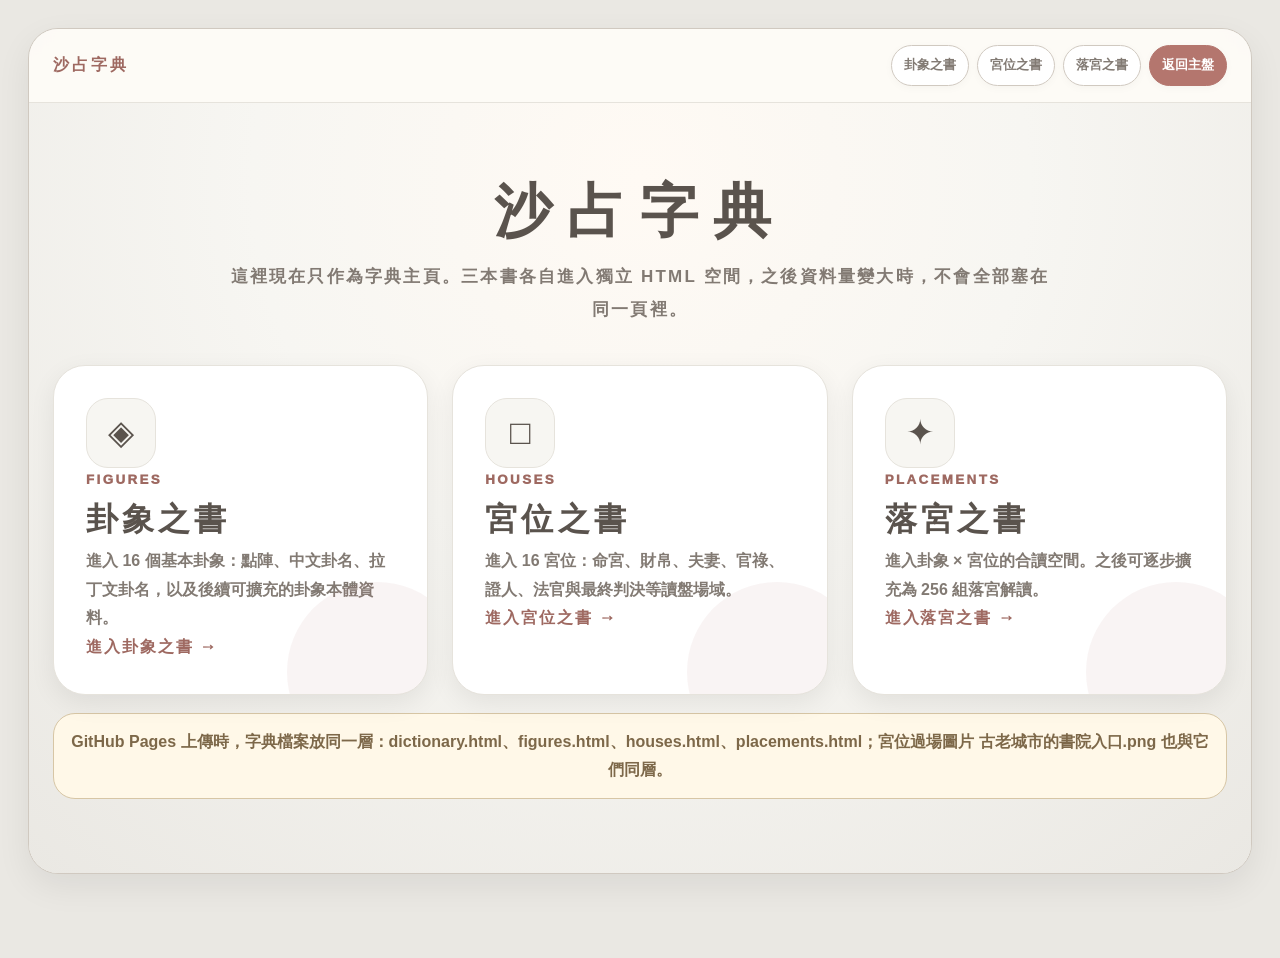
==== dictionary.html @ 27641da1 "Add files via upload" ====
<!doctype html>
<html lang="zh-Hant">
<head>
  <meta charset="utf-8" />
  <meta name="viewport" content="width=device-width, initial-scale=1" />
  <title>沙占字典｜沙占起來</title>
  <style>
:root{
      --bg:#EAE8E3; --panel:#F7F6F2; --paper:#FDFBF7; --white:#fff;
      --ink:#5A534D; --muted:#827A73; --soft:#99928A; --line:#D0C9C0; --line2:#E6E3DC;
      --rose:#B4766E; --rose2:#9E6961; --gold:#C5A87C; --blue:#7C8F99; --green:#8A9A86; --orange:#D97757;
      --fire:#D65245; --air:#B8874A; --water:#4F90C8; --earth:#8A9A86;
      --shadow:0 8px 26px #00000012; --shadow2:0 18px 50px #0000001a;
    }
    *{box-sizing:border-box}
    html{scroll-behavior:smooth}
    body{margin:0;background:var(--bg);color:var(--ink);font-family:-apple-system,BlinkMacSystemFont,"Noto Sans TC","Microsoft JhengHei",Segoe UI,sans-serif;line-height:1.75}
    button,input,select{font:inherit}
    a{color:inherit;text-decoration:none}
    .wrap{max-width:1420px;margin:0 auto;padding:28px 28px 84px}
    .app{background:var(--panel);border:1px solid var(--line);border-radius:30px;overflow:hidden;box-shadow:0 12px 34px #00000012}
    .topbar{position:sticky;top:0;z-index:30;display:flex;align-items:center;justify-content:space-between;gap:18px;padding:16px 24px;background:#fdfbf7ea;border-bottom:1px solid var(--line2);backdrop-filter:blur(10px)}
    .brand{font-weight:1000;letter-spacing:.18em;color:var(--rose2);white-space:nowrap}
    .nav{display:flex;gap:8px;align-items:center;flex-wrap:wrap;justify-content:flex-end}
    .pill,button.pill{border:1px solid var(--line);background:white;border-radius:999px;padding:8px 12px;font-weight:900;font-size:13px;color:var(--muted);cursor:pointer;box-shadow:0 2px 8px #00000008}
    .pill.primary{background:var(--rose);border-color:var(--rose);color:white}
    .view{display:none}
    .view.active{display:block;animation:fadeIn .18s ease-out both}
    @keyframes fadeIn{from{opacity:0;transform:translateY(4px)}to{opacity:1;transform:translateY(0)}}
    .homeHero{min-height:calc(100vh - 130px);display:grid;place-items:center;padding:54px 24px;background:radial-gradient(circle at 50% 10%,#fffaf4 0,#f7f6f2 42%,#eae8e3 100%)}
    .homeInner{width:100%;max-width:1220px;text-align:center}
    h1{margin:0;font-size:58px;letter-spacing:.26em;line-height:1.16;color:var(--ink)}
    .homeSub{margin:16px auto 38px;max-width:820px;color:var(--muted);font-size:17px;font-weight:850;letter-spacing:.13em;line-height:1.95}
    .gateGrid{display:grid;grid-template-columns:repeat(3,minmax(0,1fr));gap:24px;margin-top:28px}
    .gate{position:relative;display:flex;flex-direction:column;align-items:flex-start;gap:16px;min-height:330px;background:white;border:1px solid var(--line2);border-radius:32px;padding:32px;text-align:left;box-shadow:var(--shadow);cursor:pointer;transition:.2s;overflow:hidden}
    .gate:before{content:"";position:absolute;inset:auto -40px -68px auto;width:180px;height:180px;border-radius:50%;background:#b4766e14}
    .gate:hover{transform:translateY(-4px);box-shadow:var(--shadow2);border-color:var(--rose)}
    .gateIcon{width:70px;height:70px;border-radius:22px;background:var(--panel);display:grid;place-items:center;font-size:34px;border:1px solid var(--line2)}
    .gate h2{margin:0;font-size:32px;letter-spacing:.13em}
    .gate small{display:block;color:var(--rose2);font-weight:1000;letter-spacing:.18em;text-transform:uppercase}
    .gate p{margin:0;color:var(--muted);font-weight:760;line-height:1.8}
    .gateAction{margin-top:auto;color:var(--rose2);font-weight:1000;letter-spacing:.12em}
    main{padding:38px}
    .viewHead{display:flex;justify-content:space-between;align-items:flex-end;gap:18px;margin-bottom:18px;border-bottom:1px solid var(--line2);padding-bottom:15px}
    .viewHead h2{margin:0;font-size:38px;letter-spacing:.18em}
    .viewLead{margin:8px 0 0;color:var(--muted);font-weight:760}
    .toolbar{display:flex;gap:10px;flex-wrap:wrap;align-items:center;margin:18px 0}
    .searchBox{flex:1;min-width:240px;display:flex;align-items:center;background:white;border:1px solid var(--line);border-radius:18px;padding:4px 8px}
    .searchBox input{width:100%;border:0;background:transparent;outline:0;padding:11px 10px;font-weight:850;color:var(--ink)}
    .chip{border:1px solid var(--line);background:white;color:var(--muted);border-radius:999px;padding:7px 12px;font-size:13px;font-weight:900;cursor:pointer}
    .chip.active{background:var(--ink);border-color:var(--ink);color:white}
    .grid{display:grid;grid-template-columns:repeat(2,1fr);gap:16px}
    .figureIndexGrid{display:grid;grid-template-columns:repeat(4,minmax(0,1fr));gap:20px}
    .figureMiniCard{background:white;border:1px solid var(--line2);border-radius:30px;padding:22px 18px;box-shadow:var(--shadow);scroll-margin-top:96px;cursor:pointer;transition:.18s;min-height:292px;display:flex;flex-direction:column;align-items:center;text-align:center;justify-content:space-between}
    .figureMiniCard:hover{transform:translateY(-3px);border-color:var(--rose);box-shadow:var(--shadow2)}
    .figureMiniCard .figBox{width:96px;min-height:126px;margin:0 auto 14px}
    .figureMiniCard h3{margin:0;font-size:27px;letter-spacing:.12em;line-height:1.25}
    .figureMiniCard .latin{font-size:13px;margin-top:4px;line-height:1.35}
    .figureMiniCard .metaLine{justify-content:center;margin-top:10px}
    .figureMiniCard .codeTag{margin-top:12px;color:var(--soft);font-size:13px;font-weight:1000;letter-spacing:.16em}
    .figureCard,.houseCard,.resultCard{background:white;border:1px solid var(--line2);border-radius:28px;padding:18px;box-shadow:var(--shadow);scroll-margin-top:86px}
    .cardTop{display:grid;grid-template-columns:88px 1fr;gap:16px;align-items:center}
    .figBox{background:var(--paper);border:1px solid var(--line2);border-radius:22px;padding:14px;display:grid;place-items:center;min-height:126px}
    .dots{display:flex;flex-direction:column;gap:8px;align-items:center}
    .line{height:14px;display:flex;align-items:center;justify-content:center;gap:14px}
    .dot{width:11px;height:11px;transform:rotate(45deg);border-radius:2px;background:currentColor}
    .fire{color:var(--fire)} .air{color:var(--air)} .water{color:var(--water)} .earth{color:var(--earth)}
    .metaLine{display:flex;gap:7px;flex-wrap:wrap;margin-top:8px}
    .badge{display:inline-flex;border:1px solid var(--line2);background:var(--panel);border-radius:999px;padding:5px 10px;font-size:13px;font-weight:900;color:var(--muted)}
    .badge.water{background:#eef7ff;color:var(--water)} .badge.fire{background:#fff0ed;color:var(--fire)} .badge.air{background:#f4fdff;color:var(--air)} .badge.earth{background:#fff6e8;color:var(--earth)}
    .figureCard h3,.houseCard h3{margin:0;font-size:26px;letter-spacing:.08em;line-height:1.25}
    .latin{color:var(--green);font-weight:1000;letter-spacing:.08em;text-transform:uppercase;font-size:13px}
    .one{margin:14px 0 0;background:var(--paper);border:1px solid var(--line2);border-radius:18px;padding:12px 14px;font-weight:850;color:var(--rose2)}
    details{margin-top:12px;background:var(--panel);border:1px solid var(--line2);border-radius:18px;padding:0 13px}
    summary{cursor:pointer;font-weight:1000;padding:11px 0;color:var(--ink)}
    details .body{padding:0 0 13px;color:var(--muted);font-weight:720}
    .keywordGroup{display:flex;gap:8px;flex-wrap:wrap;margin:9px 0}
    .keywordGroup b{font-size:13px;color:var(--soft);letter-spacing:.08em}
    .houseGrid{display:grid;grid-template-columns:repeat(2,minmax(0,1fr));gap:18px}
    .houseCard .num{width:44px;height:44px;border-radius:15px;display:grid;place-items:center;background:var(--rose);color:white;font-weight:1000;float:left;margin-right:12px}
    .comboPanel{display:grid;grid-template-columns:400px 1fr;gap:24px;align-items:start}
    .comboControls{background:white;border:1px solid var(--line2);border-radius:28px;padding:18px;box-shadow:var(--shadow);position:sticky;top:78px}
    label{display:block;font-size:13px;color:var(--soft);font-weight:1000;letter-spacing:.12em;margin:12px 0 6px}
    select{width:100%;border:1px solid var(--line);background:var(--panel);border-radius:16px;padding:12px 13px;color:var(--ink);font-weight:850}
    .comboFormula{margin-top:14px;padding:12px;border-radius:18px;background:var(--paper);border:1px solid var(--line2);font-weight:900;color:var(--rose2)}
    .empty{padding:24px;background:white;border:1px solid var(--line2);border-radius:24px;color:var(--muted);font-weight:800;text-align:center}
    .hidden{display:none!important}


    /* Entrance transition: Book of Figures — A version / desktop-first */
    .transitionOverlay{position:fixed;inset:0;z-index:90;display:none;align-items:center;justify-content:center;padding:40px;background:radial-gradient(circle at 50% 18%,#fff7e9cc 0,#5a534d99 48%,#3f3731c8 100%);backdrop-filter:blur(10px);opacity:0;pointer-events:none;overflow:hidden}
    .transitionOverlay.open{display:flex;pointer-events:auto;animation:overlayIn .22s ease-out both}
    .transitionOverlay.closing{animation:overlayOut .32s ease-in both}
    .transitionOverlay:before{content:"";position:absolute;inset:-20%;background:radial-gradient(circle at 28% 30%,#f7e8af66 0 1px,transparent 2px),radial-gradient(circle at 70% 60%,#ffffff55 0 1px,transparent 2px);background-size:34px 34px,46px 46px;opacity:.42;animation:sandDrift 1.35s linear both}
    .transitionStage{position:relative;width:min(1040px,calc(100vw - 80px));height:min(620px,calc(100vh - 90px));display:grid;place-items:center;perspective:1600px;isolation:isolate}
    .transitionBook{position:relative;width:min(940px,100%);height:min(540px,100%);filter:drop-shadow(0 36px 58px #0000004a);transform-style:preserve-3d;animation:bookRise .28s cubic-bezier(.2,.85,.26,1) both}
    .bookAura{position:absolute;inset:10% 7%;border-radius:48px;background:radial-gradient(circle,#f7e8af52 0,#b4766e17 46%,transparent 72%);filter:blur(14px);animation:auraPulse 1.05s ease-out both}
    .bookShadow{position:absolute;left:10%;right:10%;bottom:-24px;height:38px;border-radius:50%;background:#00000038;filter:blur(15px);animation:shadowGrow 1.05s ease-out both}
    .bookPage{position:absolute;top:28px;bottom:28px;width:50%;background:linear-gradient(135deg,#fffdf7 0%,#f7f1e6 54%,#eee3d2 100%);border:1px solid #d7c9b8;box-shadow:inset 0 0 0 1px #ffffffa8,0 18px 40px #00000024;overflow:hidden;backface-visibility:hidden}
    .bookPage:before{content:"";position:absolute;inset:18px;border:1px solid #d0c9c070;border-radius:22px;pointer-events:none}
    .bookPage:after{content:"";position:absolute;top:0;bottom:0;width:54px;opacity:.55;pointer-events:none}
    .bookPage.left{left:0;border-radius:34px 12px 12px 34px;transform-origin:100% 50%;animation:leftPageOpen 1.05s cubic-bezier(.18,.72,.22,1) both}
    .bookPage.right{right:0;border-radius:12px 34px 34px 12px;transform-origin:0 50%;animation:rightPageOpen 1.05s cubic-bezier(.18,.72,.22,1) both}
    .bookPage.left:after{right:0;background:linear-gradient(to left,#9f8c7526,transparent)}
    .bookPage.right:after{left:0;background:linear-gradient(to right,#9f8c7526,transparent)}
    .bookSpine{position:absolute;top:25px;bottom:25px;left:50%;width:20px;transform:translateX(-50%);border-radius:999px;background:linear-gradient(90deg,#9f8c7536,#fff7eacc,#9f8c7536);box-shadow:0 0 16px #00000014;z-index:4;animation:spineGlow 1.05s ease-out both}
    .transitionBook:before{content:"";position:absolute;left:22%;right:22%;top:50%;height:190px;transform:translateY(-10%);z-index:5;border-radius:50%;background:radial-gradient(ellipse at center,#f7e8af70 0%,#ead8ab42 38%,#c5a87c18 58%,transparent 76%);filter:blur(10px);opacity:0;animation:pageGlyphGlow 1.18s ease-out .42s both;pointer-events:none}
    .bookEmission{position:absolute;left:50%;top:59%;z-index:9;width:330px;height:92px;transform:translate(-50%,-50%) rotateX(58deg);border-radius:50%;background:radial-gradient(ellipse at center,#fff7d8d8 0%,#f3e5b5a0 22%,#c5a87c48 48%,transparent 76%);filter:blur(4px);opacity:0;mix-blend-mode:screen;animation:emissionOpen 1.18s ease-out .46s both;pointer-events:none}
    .bookEmission:before{content:"";position:absolute;left:50%;top:50%;width:68%;height:2px;transform:translate(-50%,-50%);border-radius:999px;background:linear-gradient(90deg,transparent,#fff8d8,#c5a87c,transparent);box-shadow:0 0 18px #f3e5b5cc,0 0 38px #c5a87c80;opacity:.92}
    .bookTitleBlock{position:absolute;left:50%;top:39%;width:min(560px,64%);transform:translate(-50%,-50%);text-align:center;z-index:7;animation:titleReveal .62s ease-out .42s both}
    .transitionTitle{font-size:56px;font-weight:1000;letter-spacing:.34em;color:var(--ink);line-height:1.2;text-shadow:0 2px 0 #fff8}
    .transitionSub{margin-top:10px;font-size:13px;color:var(--rose2);font-weight:1000;letter-spacing:.34em;text-transform:uppercase}
    .bookRule{width:210px;height:1px;margin:22px auto 0;background:linear-gradient(90deg,transparent,var(--gold),transparent)}
    .bookSeal{width:64px;height:64px;margin:18px auto 0;border-radius:50%;display:grid;place-items:center;background:#fff9eb;border:1px solid #d8c47d;box-shadow:0 0 0 8px #f7e8af35,0 0 28px #f7e8af85;color:var(--rose2);font-weight:1000;letter-spacing:.08em;animation:sealPop .48s cubic-bezier(.2,1.25,.24,1) .66s both}
    .transitionGlyphs{position:absolute;left:50%;top:58%;z-index:10;width:1px;height:1px;transform-style:preserve-3d;perspective:1600px;pointer-events:none;animation:glyphSourcePulse .42s ease-out .52s both}
    .transitionGlyphs:before{content:"";position:absolute;left:50%;top:50%;width:190px;height:120px;transform:translate(-50%,-50%);border-radius:50%;background:radial-gradient(ellipse at center,#f7e8af95 0%,#e7d2a15e 36%,#c5a87c22 62%,transparent 78%);filter:blur(12px);opacity:0;animation:glyphPortalGlow 1.05s ease-out .48s both}
    .transitionGlyph{position:absolute;left:0;top:0;width:74px;height:74px;margin:-37px 0 0 -37px;background:transparent;border:0;border-radius:0;padding:0;display:grid;place-items:center;color:#C5A87C;opacity:0;transform-origin:center;filter:drop-shadow(0 1px 0 #fff8) drop-shadow(0 0 12px #f3e5b5a0);animation:glyphFlyOut 1.34s cubic-bezier(.12,.78,.16,1) both;animation-delay:calc(.62s + var(--i) * 34ms)}
    .transitionGlyph:after{content:"";position:absolute;left:50%;top:50%;width:58px;height:1.5px;border-radius:999px;background:linear-gradient(90deg,#f3e5b5b0,transparent);transform:translate(-50%,-50%) rotate(var(--trail)) scaleX(0);transform-origin:0 50%;opacity:0;animation:glyphTrail 1.08s ease-out both;animation-delay:calc(.72s + var(--i) * 34ms);pointer-events:none}
    .transitionGlyph .fire,.transitionGlyph .air,.transitionGlyph .water,.transitionGlyph .earth{color:#C5A87C!important}
    .transitionGlyph .dots{gap:4px;opacity:.96}.transitionGlyph .line{height:7px;gap:7px}.transitionGlyph .dot{width:6px;height:6px;border-radius:1.4px;background:currentColor;box-shadow:0 0 0 1px #fff6,0 0 12px #f3e5b577}
    .figureMiniCard.entering{opacity:0;animation:cardRise .46s cubic-bezier(.2,.85,.28,1) both;animation-delay:calc(var(--i) * 34ms)}
    @keyframes overlayIn{from{opacity:0}to{opacity:1}}
    @keyframes overlayOut{from{opacity:1}to{opacity:0}}
    @keyframes sandDrift{from{transform:translate3d(0,18px,0);opacity:0}22%{opacity:.42}to{transform:translate3d(0,-16px,0);opacity:.22}}
    @keyframes bookRise{from{opacity:0;transform:translateY(26px) scale(.94) rotateX(9deg)}to{opacity:1;transform:translateY(0) scale(1) rotateX(0)}}
    @keyframes leftPageOpen{0%{transform:rotateY(-78deg);filter:brightness(.72)}58%{transform:rotateY(6deg);filter:brightness(1.03)}100%{transform:rotateY(0);filter:brightness(1)}}
    @keyframes rightPageOpen{0%{transform:rotateY(78deg);filter:brightness(.72)}58%{transform:rotateY(-6deg);filter:brightness(1.03)}100%{transform:rotateY(0);filter:brightness(1)}}
    @keyframes titleReveal{from{opacity:0;transform:translate(-50%,-46%) scale(.95);filter:blur(4px)}to{opacity:1;transform:translate(-50%,-50%) scale(1);filter:blur(0)}}
    @keyframes sealPop{from{opacity:0;transform:scale(.55) rotate(-12deg)}to{opacity:1;transform:scale(1) rotate(0)}}
    @keyframes glyphSourcePulse{from{opacity:0;transform:translateY(18px) scale(.82)}to{opacity:1;transform:translateY(0) scale(1)}}
    @keyframes glyphPortalGlow{0%{opacity:0;transform:translate(-50%,-38%) scale(.42)}42%{opacity:1;transform:translate(-50%,-50%) scale(1.08)}100%{opacity:.52;transform:translate(-50%,-52%) scale(1)}}
    @keyframes glyphFlyOut{0%{opacity:0;transform:translate3d(0,42px,-220px) scale(.18) rotateZ(0deg) rotateX(34deg);filter:blur(12px) drop-shadow(0 0 0 #f3e5b500)}18%{opacity:.92;transform:translate3d(0,4px,-20px) scale(.62) rotateZ(0deg) rotateX(8deg);filter:blur(2px) drop-shadow(0 0 24px #f3e5b5c0)}54%{opacity:1;transform:translate3d(calc(var(--tx) * .74),calc(var(--ty) * .72),var(--tz)) scale(1.02) rotateZ(calc(var(--rz) * .7)) rotateX(0deg);filter:blur(.1px) drop-shadow(0 0 22px #f3e5b5b0)}78%{opacity:.88;transform:translate3d(var(--tx),var(--ty),calc(var(--tz) + 80px)) scale(1.11) rotateZ(var(--rz));filter:blur(.45px) drop-shadow(0 0 18px #f3e5b590)}100%{opacity:0;transform:translate3d(calc(var(--tx) * 1.2),calc(var(--ty) * 1.16),280px) scale(1.25) rotateZ(var(--rz));filter:blur(5px) drop-shadow(0 0 10px #f3e5b560)}}
    @keyframes glyphTrail{0%,18%{opacity:0;transform:translate(-50%,-50%) rotate(var(--trail)) scaleX(0)}42%{opacity:.55;transform:translate(-50%,-50%) rotate(var(--trail)) scaleX(1)}88%,100%{opacity:0;transform:translate(-50%,-50%) rotate(var(--trail)) scaleX(.35)}}
    @keyframes glyphFlyOutSmall{0%{opacity:0;transform:translate3d(0,24px,-80px) scale(.22) rotateZ(0deg);filter:blur(9px)}24%{opacity:1;transform:translate3d(0,0,8px) scale(.66) rotateZ(0deg);filter:blur(1px)}72%{opacity:.95;transform:translate3d(calc(var(--tx) * .48),calc(var(--ty) * .48),92px) scale(.98) rotateZ(var(--rz));filter:blur(.15px)}100%{opacity:0;transform:translate3d(calc(var(--tx) * .58),calc(var(--ty) * .56),126px) scale(1.08) rotateZ(var(--rz));filter:blur(3px)}}
    @keyframes emissionOpen{0%{opacity:0;transform:translate(-50%,-50%) rotateX(70deg) scale(.28)}32%{opacity:1;transform:translate(-50%,-50%) rotateX(58deg) scale(1.08)}100%{opacity:.55;transform:translate(-50%,-50%) rotateX(58deg) scale(1)}}
    @keyframes pageGlyphGlow{0%{opacity:0;transform:translateY(8%) scale(.72)}38%{opacity:.95;transform:translateY(-2%) scale(1.08)}100%{opacity:.64;transform:translateY(-10%) scale(1)}}
    @keyframes cardRise{from{opacity:0;transform:translateY(14px) scale(.96)}to{opacity:1;transform:translateY(0) scale(1)}}
    @keyframes auraPulse{from{opacity:0;transform:scale(.78)}to{opacity:1;transform:scale(1)}}
    @keyframes shadowGrow{from{opacity:0;transform:scaleX(.42)}to{opacity:1;transform:scaleX(1)}}
    @keyframes spineGlow{from{opacity:0}to{opacity:1}}

    /* Desktop-first refinement: the default layout is the primary desktop experience.
       Tablet and phone rules below only reduce density so the page remains usable. */
    @media (prefers-reduced-motion: reduce){html{scroll-behavior:auto}.view.active,.transitionOverlay.open,.transitionOverlay.closing,.transitionStage,.transitionBook,.bookAura,.bookShadow,.bookPage,.bookSpine,.bookTitleBlock,.bookSeal,.transitionGlyphs,.transitionGlyph,.figureMiniCard.entering{animation:none!important;transition:none!important}.transitionOverlay{display:none!important}}

    @media(max-width:1120px){.transitionStage{width:calc(100vw - 44px);height:min(560px,calc(100vh - 78px))}.transitionTitle{font-size:44px}.transitionGlyphs{top:58%}.transitionGlyph{width:56px;height:56px;margin:-28px 0 0 -28px}.bookTitleBlock{width:min(460px,70%)}.transitionBook:before{left:18%;right:18%;height:160px}}
    @media(max-width:760px){.transitionOverlay{padding:18px}.transitionStage{width:calc(100vw - 28px);height:min(430px,calc(100vh - 60px))}.transitionBook{height:100%}.bookPage{top:18px;bottom:18px}.bookTitleBlock{top:38%}.transitionTitle{font-size:30px;letter-spacing:.22em}.transitionSub{font-size:11px;letter-spacing:.18em}.bookSeal{width:54px;height:54px;margin-top:16px}.transitionGlyphs{top:60%}.transitionGlyph{width:38px;height:38px;margin:-19px 0 0 -19px;animation-name:glyphFlyOutSmall;animation-duration:.86s;animation-delay:calc(.52s + var(--i) * 24ms)}.transitionGlyph .line{height:5px;gap:5px}.transitionGlyph .dot{width:4px;height:4px}.bookRule{width:150px;margin-top:16px}.transitionBook:before{left:14%;right:14%;height:130px}.bookEmission{width:210px;height:70px}.transitionGlyph:after{display:none}}

    @media(max-width:1120px){.wrap{max-width:1000px;padding:22px 18px 72px}.gateGrid{gap:16px}.gate{min-height:300px;padding:26px}.gate h2{font-size:28px}.figureIndexGrid{gap:14px}.figureMiniCard{min-height:260px;padding:18px 14px}.figureMiniCard .figBox{width:84px;min-height:112px}.figureMiniCard h3{font-size:24px}.grid,.houseGrid,.comboPanel{grid-template-columns:1fr}.comboControls{position:static}h1{font-size:46px}}
    @media(max-width:820px){.gateGrid{grid-template-columns:1fr}.homeHero{min-height:auto;padding:58px 22px}.gate{min-height:240px}.figureIndexGrid{grid-template-columns:repeat(2,minmax(0,1fr));gap:12px}.topbar{align-items:flex-start}.brand{letter-spacing:.08em}main{padding:22px}.viewHead{display:block}.viewHead h2{font-size:30px}.cardTop{grid-template-columns:72px 1fr}.figBox{min-height:96px;padding:8px}.line{height:12px;gap:11px}.dot{width:10px;height:10px}}
    @media(max-width:560px){.wrap{padding:0}.app{border-radius:0;border-left:0;border-right:0}.homeHero{padding:42px 16px}h1{font-size:32px;letter-spacing:.18em}.homeSub{font-size:14px;letter-spacing:.08em}.gate{padding:20px;border-radius:26px}.figureIndexGrid{grid-template-columns:repeat(2,minmax(0,1fr));gap:10px}.figureMiniCard{min-height:218px;padding:13px;border-radius:24px}.figureMiniCard .figBox{width:72px;min-height:96px;margin-bottom:10px}.figureMiniCard h3{font-size:21px}.figureMiniCard .latin{font-size:11px}.badge{font-size:11px;padding:4px 8px}}


    /* Figure book cards: match the book-opening transition palette */
    .figureMiniCard{
      position:relative;
      background:
        radial-gradient(circle at 50% 0%, #fff8e8 0%, transparent 42%),
        linear-gradient(145deg,#fffdf7 0%,#f8f0dc 48%,#eadcc0 100%);
      border-color:#d7c6a5;
      box-shadow:0 12px 32px #7b5b2d18, inset 0 1px 0 #ffffffb8;
      color:#5A534D;
      overflow:hidden;
    }
    .figureMiniCard:before{
      content:"";
      position:absolute;
      inset:12px;
      border:1px solid #c5a87c38;
      border-radius:24px;
      pointer-events:none;
    }
    .figureMiniCard:after{
      content:"";
      position:absolute;
      left:50%;top:-80px;
      width:180px;height:180px;
      transform:translateX(-50%);
      border-radius:50%;
      background:radial-gradient(circle,#f7e8af52 0%,#c5a87c1c 45%,transparent 72%);
      pointer-events:none;
      opacity:.7;
    }
    .figureMiniCard:hover{
      border-color:#c5a87c;
      box-shadow:0 20px 54px #7b5b2d24, inset 0 1px 0 #ffffffd0;
    }
    .figureMiniCard .figBox{
      position:relative;
      z-index:1;
      background:
        radial-gradient(circle at 50% 18%,#fff6da 0%,#f3e5bf 42%,#e5d1ab 100%);
      border-color:#c5a87c66;
      box-shadow:inset 0 0 22px #ffffffb0, 0 6px 18px #8c6a3920;
      color:#b8955f;
    }
    .figureMiniCard .figBox .fire,
    .figureMiniCard .figBox .air,
    .figureMiniCard .figBox .water,
    .figureMiniCard .figBox .earth{
      color:#b8955f;
    }
    .figureMiniCard .figBox .dot{
      background:currentColor;
      box-shadow:0 0 8px #f7e8af66, 0 1px 0 #fff8;
    }
    .figureMiniCard h3,
    .figureMiniCard .latin,
    .figureMiniCard .codeTag,
    .figureMiniCard .metaLine{
      position:relative;
      z-index:1;
    }
    .figureMiniCard h3{color:#6a5740;text-shadow:0 1px 0 #fff7}
    .figureMiniCard .latin{color:#8f744d}
    .figureMiniCard .codeTag{color:#a98f68}
    .figureMiniCard .badge,
    .figureMiniCard .badge.fire,
    .figureMiniCard .badge.air,
    .figureMiniCard .badge.water,
    .figureMiniCard .badge.earth{
      background:#fff8e8;
      border-color:#d8c6a5;
      color:#8f744d;
      box-shadow:inset 0 1px 0 #ffffffcc;
    }

    /* Minimal figure-book cards: glyph + name only */
    .figureMiniCard{
      min-height:270px;
      justify-content:center;
      gap:22px;
      padding:30px 24px;
    }
    .figureMiniCard .figBox{
      width:126px;
      min-height:158px;
      margin:0;
    }
    .figureMiniCard h3{
      font-size:34px;
      letter-spacing:.18em;
      margin:0;
    }
    .figureMiniCard .figureNameBlock{
      position:relative;
      z-index:1;
      display:grid;
      gap:5px;
      justify-items:center;
    }
    .figureMiniCard .latin{
      margin-top:0;
      font-size:15px;
      letter-spacing:.16em;
      color:#8f744d;
      text-transform:uppercase;
    }
    @media(max-width:1120px){
      .figureMiniCard{min-height:246px;padding:24px 18px;gap:18px}
      .figureMiniCard .figBox{width:108px;min-height:138px}
      .figureMiniCard h3{font-size:30px}
      .figureMiniCard .latin{font-size:13px}
    }
    @media(max-width:560px){
      .figureMiniCard{min-height:190px;padding:16px 12px;gap:12px}
      .figureMiniCard .figBox{width:76px;min-height:98px}
      .figureMiniCard h3{font-size:22px;letter-spacing:.12em}
      .figureMiniCard .latin{font-size:10px;letter-spacing:.1em}
    }

    .bookLink{display:block;height:100%}
    .bookStatus{display:inline-flex;align-items:center;gap:6px;margin-top:auto;border:1px solid #d7c6a5;background:#fff8e8;color:#8f744d;border-radius:999px;padding:7px 12px;font-weight:1000;font-size:13px;letter-spacing:.1em}
    .pageNote{margin:18px 0 0;background:#fff8e8;border:1px solid #d7c6a5;border-radius:22px;padding:14px 16px;color:#7d6849;font-weight:850}
    .subtleLink{color:var(--rose2);font-weight:1000;text-decoration:none}

  

    /* Dictionary-page book transitions: all entry animations live here */
    body.transition-lock{overflow:hidden}
    .transitionOverlay{z-index:180}
    .transitionOverlay.houseTransition{
      display:none;align-items:center;justify-content:center;padding:34px;
      background:radial-gradient(circle at 50% 16%,#fffbf2 0%,#8f7d67aa 34%,#2e2925eb 100%);
      backdrop-filter:blur(8px);
    }
    .transitionOverlay.houseTransition.open{display:flex;pointer-events:auto;animation:overlayIn .26s ease-out both}
    .transitionOverlay.houseTransition.closing{animation:overlayOut .38s ease-in both}
    .transitionOverlay.houseTransition::before,
    .transitionOverlay.placementTransition::before{content:"";position:absolute;inset:-12%;pointer-events:none;background:radial-gradient(circle at 22% 24%,#f5e4a94d 0 2px,transparent 3px),radial-gradient(circle at 76% 42%,#ffffff38 0 1px,transparent 2px),radial-gradient(circle at 54% 70%,#d8ba7260 0 1.5px,transparent 2.4px);background-size:44px 44px,58px 58px,72px 72px;opacity:.55;animation:houseDustFloat 10s linear infinite}
    .houseEntranceStage{position:relative;width:min(1280px,calc(100vw - 64px));height:min(760px,calc(100vh - 68px));border-radius:38px;overflow:hidden;box-shadow:0 44px 110px #00000055, inset 0 1px 0 #ffffff2a;border:1px solid #e2d3b180;background:#1f1a15;transform:translateY(12px) scale(.985);animation:houseStageRise .66s cubic-bezier(.16,.84,.22,1) both;isolation:isolate}
    .houseEntranceScene{position:absolute;inset:0;overflow:hidden}.houseEntranceScene img{position:absolute;inset:0;width:100%;height:100%;object-fit:cover;animation:houseSceneZoom 2.4s cubic-bezier(.18,.72,.22,1) both;filter:saturate(.92) sepia(.16) brightness(.92) contrast(1.02)}
    .houseSceneShade{position:absolute;inset:0;background:linear-gradient(180deg,#120f0b66 0%,#0000000e 28%,#120f0b99 100%),radial-gradient(circle at 50% 18%,#fff4d435 0%,transparent 42%),radial-gradient(circle at 50% 82%,#00000000 0%,#00000075 94%)}
    .houseSceneGlow{position:absolute;left:50%;top:52%;width:36%;height:54%;transform:translate(-50%,-50%);border-radius:50%;background:radial-gradient(circle,#fff2b765 0%,#e2c67b28 36%,transparent 72%);filter:blur(30px);opacity:0;animation:housePortalGlow 1.9s ease-out .32s both}.houseSceneVignette{position:absolute;inset:0;box-shadow:inset 0 0 0 1px #fffaef30,inset 0 0 120px #0000008f}
    .houseTextBlock{position:absolute;left:5.4%;bottom:7.4%;max-width:min(560px,48%);z-index:4;color:#fff6eb;animation:houseTextRise .72s ease-out .32s both}.houseOverline{display:inline-block;padding:8px 14px;border-radius:999px;background:#ffffff1a;border:1px solid #ffffff24;font-size:12px;font-weight:1000;letter-spacing:.28em;color:#f4dfb2;text-transform:uppercase;backdrop-filter:blur(8px)}
    .houseEntranceTitle{margin:18px 0 0;font-size:58px;line-height:1.12;letter-spacing:.18em;color:#fff9f0;text-shadow:0 6px 26px #00000044}.houseEntranceSub{margin:14px 0 0;font-size:16px;line-height:1.9;font-weight:760;letter-spacing:.08em;color:#f0e2c6;text-shadow:0 2px 14px #00000030}.houseEntranceLine{width:240px;height:1px;margin:22px 0;background:linear-gradient(90deg,#f4dfb2,#ffffff85,transparent)}
    .houseEntranceHint{display:flex;align-items:center;gap:10px;font-size:13px;font-weight:1000;letter-spacing:.18em;color:#f4dfb2;text-transform:uppercase;opacity:0;animation:houseHintGlow .8s ease-out 1.05s both}.houseEntranceHint::before{content:"";width:42px;height:1px;background:linear-gradient(90deg,#f4dfb2,transparent)}
    .houseArchMark{position:absolute;left:50%;top:49%;transform:translate(-50%,-50%);z-index:3;width:min(42vw,500px);aspect-ratio:1/.88;border-radius:50% 50% 12% 12% / 62% 62% 14% 14%;border:1px solid #f5deb089;background:linear-gradient(180deg,#fff5d418 0%,#fff5d402 58%,#00000000 100%);box-shadow:0 0 0 14px #f0d89812,0 0 42px #f6e0af38,inset 0 0 24px #fff6df22;opacity:0;animation:houseArchPulse 1.55s ease-out .44s both;pointer-events:none}.houseArchMark::before{content:"";position:absolute;left:50%;transform:translateX(-50%);top:22px;bottom:22px;width:calc(100% - 44px);border:1px solid #f5deb050;border-radius:inherit;opacity:.86}

    .transitionOverlay.placementTransition{display:none;align-items:center;justify-content:center;padding:40px;background:radial-gradient(circle at 50% 22%,#fff7e7 0,#5a534dcc 46%,#2f2924f2 100%);backdrop-filter:blur(10px);overflow:hidden}
    .transitionOverlay.placementTransition.open{display:flex;pointer-events:auto;animation:overlayIn .24s ease-out both}.transitionOverlay.placementTransition.closing{animation:overlayOut .36s ease-in both}
    .placementStage{position:relative;width:min(1120px,calc(100vw - 76px));height:min(640px,calc(100vh - 88px));border-radius:42px;background:linear-gradient(135deg,#fff9ee 0%,#efe0c2 45%,#d7bd8f 100%);border:1px solid #e8d7b6;box-shadow:0 40px 100px #0008, inset 0 1px 0 #fff9;overflow:hidden;isolation:isolate;animation:placementStageIn .5s cubic-bezier(.18,.84,.24,1) both}
    .placementStage::before{content:"";position:absolute;inset:-18%;background:radial-gradient(circle at 50% 50%,#fff8d99e 0,#f1dca54d 24%,transparent 54%);filter:blur(6px);animation:placementCorePulse 1.7s ease-out both}.placementStage::after{content:"";position:absolute;inset:28px;border:1px solid #b995573d;border-radius:34px;pointer-events:none}
    .placementTitleBlock{position:absolute;left:50%;top:20%;z-index:8;text-align:center;transform:translateX(-50%);animation:titleReveal .62s ease-out .18s both}.placementTitle{font-size:52px;font-weight:1000;letter-spacing:.26em;color:#5a4430;text-shadow:0 1px 0 #fff9}.placementSub{margin-top:10px;font-size:13px;font-weight:1000;letter-spacing:.24em;text-transform:uppercase;color:#8d7046}.placementRule{width:220px;height:1px;margin:18px auto;background:linear-gradient(90deg,transparent,#b99557,transparent)}
    .placementOrbit{position:absolute;left:50%;top:57%;width:min(690px,74vw);height:min(350px,42vh);transform:translate(-50%,-50%);z-index:5}.placementRing{position:absolute;left:50%;top:50%;border:1px solid #b9955755;border-radius:50%;transform:translate(-50%,-50%) rotateX(62deg);box-shadow:0 0 24px #fff0bd55}.placementRing.one{width:92%;height:64%;animation:ringIn .82s ease-out .18s both}.placementRing.two{width:62%;height:42%;animation:ringIn .82s ease-out .32s both}.placementCore{position:absolute;left:50%;top:50%;width:98px;height:98px;border-radius:50%;transform:translate(-50%,-50%);background:radial-gradient(circle,#fff8d9,#d5b073 58%,#8c6a37 100%);box-shadow:0 0 0 12px #f2d48b33,0 0 52px #f4d88aa0;animation:coreOpen 1.2s ease-out .52s both}
    .placementGlyph,.placementHouse{position:absolute;left:50%;top:50%;display:grid;place-items:center;color:#b99557;filter:drop-shadow(0 2px 0 #fff8) drop-shadow(0 0 12px #f8e7b2a0);opacity:0}.placementGlyph{width:46px;height:46px;animation:placementGlyphIn 1.28s cubic-bezier(.18,.84,.2,1) both;animation-delay:calc(.45s + var(--i)*32ms)}.placementGlyph .dots{gap:3px}.placementGlyph .line{height:5px;gap:5px}.placementGlyph .dot{width:4px;height:4px;border-radius:1px;background:currentColor;box-shadow:0 0 7px #fff0bd}
    .placementHouse{width:46px;height:46px;border-radius:14px;border:1px solid #b9955777;background:#fff7e7cc;font-size:16px;font-weight:1000;color:#7d6040;box-shadow:0 6px 18px #7b5b2d18;animation:placementHouseIn 1.28s cubic-bezier(.18,.84,.2,1) both;animation-delay:calc(.45s + var(--i)*32ms)}.placementConnect{position:absolute;left:50%;top:50%;width:1px;height:1px;z-index:3}.placementConnect::before{content:"";position:absolute;left:-190px;right:-190px;top:0;height:1px;background:linear-gradient(90deg,transparent,#b9955790,#fff4c6,#b9955790,transparent);transform-origin:center;opacity:0;animation:connectLine 1.1s ease-out .84s both}.placementFoot{position:absolute;left:50%;bottom:9%;transform:translateX(-50%);z-index:7;color:#7d6040;font-weight:1000;letter-spacing:.18em;opacity:0;animation:houseHintGlow .7s ease-out 1.18s both;text-align:center}

    @keyframes houseStageRise{from{opacity:0;transform:translateY(24px) scale(.975)}to{opacity:1;transform:translateY(0) scale(1)}}
    @keyframes houseSceneZoom{0%{transform:scale(1.02) translateY(14px)}58%{transform:scale(1.09) translateY(0)}100%{transform:scale(1.13) translateY(-6px)}}
    @keyframes housePortalGlow{0%{opacity:0;transform:translate(-50%,-46%) scale(.72)}36%{opacity:.85;transform:translate(-50%,-50%) scale(1)}100%{opacity:.45;transform:translate(-50%,-52%) scale(1.08)}}
    @keyframes houseTextRise{from{opacity:0;transform:translateY(22px)}to{opacity:1;transform:translateY(0)}}@keyframes houseHintGlow{from{opacity:0;transform:translateY(8px)}to{opacity:1;transform:translateY(0)}}@keyframes houseArchPulse{0%{opacity:0;transform:translate(-50%,-46%) scale(.88)}42%{opacity:1;transform:translate(-50%,-50%) scale(1.02)}100%{opacity:.72;transform:translate(-50%,-50%) scale(1)}}@keyframes houseDustFloat{from{transform:translate3d(0,16px,0)}to{transform:translate3d(0,-26px,0)}}
    @keyframes placementStageIn{from{opacity:0;transform:translateY(28px) scale(.96)}to{opacity:1;transform:translateY(0) scale(1)}}@keyframes placementCorePulse{0%{opacity:0;transform:scale(.7)}42%{opacity:1;transform:scale(1.03)}100%{opacity:.75;transform:scale(1)}}@keyframes ringIn{from{opacity:0;transform:translate(-50%,-50%) rotateX(62deg) scale(.55)}to{opacity:1;transform:translate(-50%,-50%) rotateX(62deg) scale(1)}}@keyframes coreOpen{0%{opacity:0;transform:translate(-50%,-50%) scale(.32)}38%{opacity:1;transform:translate(-50%,-50%) scale(1.12)}100%{opacity:1;transform:translate(-50%,-50%) scale(1)}}
    @keyframes placementGlyphIn{0%{opacity:0;transform:translate3d(calc(var(--sx) * 1px),calc(var(--sy) * 1px),0) scale(.48) rotate(var(--rot))}42%{opacity:1;transform:translate3d(calc(var(--sx) * .62px),calc(var(--sy) * .62px),0) scale(1) rotate(var(--rot))}100%{opacity:0;transform:translate3d(0,0,0) scale(.62) rotate(0)}}@keyframes placementHouseIn{0%{opacity:0;transform:translate3d(calc(var(--hx) * 1px),calc(var(--hy) * 1px),0) scale(.48)}42%{opacity:1;transform:translate3d(calc(var(--hx) * .62px),calc(var(--hy) * .62px),0) scale(1)}100%{opacity:0;transform:translate3d(0,0,0) scale(.62)}}@keyframes connectLine{0%{opacity:0;transform:rotate(0deg) scaleX(.1)}48%{opacity:.8;transform:rotate(0deg) scaleX(1)}100%{opacity:0;transform:rotate(180deg) scaleX(.2)}}

    @media (prefers-reduced-motion: reduce){.transitionOverlay.houseTransition,.transitionOverlay.placementTransition{display:none!important}}
    @media(max-width:980px){.houseEntranceStage{width:calc(100vw - 30px);height:min(640px,calc(100vh - 36px))}.houseTextBlock{max-width:60%}.houseEntranceTitle{font-size:44px}.placementTitle{font-size:40px}.placementStage{width:calc(100vw - 34px);height:min(560px,calc(100vh - 48px))}}
    @media(max-width:760px){.transitionOverlay.houseTransition,.transitionOverlay.placementTransition{padding:12px}.houseEntranceStage{width:calc(100vw - 16px);height:min(520px,calc(100vh - 24px));border-radius:24px}.houseTextBlock{left:7%;right:7%;bottom:7%;max-width:none}.houseEntranceTitle{font-size:30px;letter-spacing:.12em}.houseEntranceSub{font-size:13px;line-height:1.75}.houseEntranceLine{width:150px;margin:16px 0}.houseArchMark{width:min(76vw,320px)}.houseOverline{font-size:10px;letter-spacing:.18em;padding:7px 10px}.houseEntranceHint{font-size:11px;letter-spacing:.12em}.placementStage{width:calc(100vw - 16px);height:min(500px,calc(100vh - 24px));border-radius:26px}.placementTitleBlock{top:18%;width:90%}.placementTitle{font-size:30px;letter-spacing:.14em}.placementSub{font-size:11px}.placementOrbit{width:86vw;height:290px}.placementGlyph,.placementHouse{width:34px;height:34px}.placementHouse{font-size:12px}}

  </style>
</head>
<body>
<div id="dictTransitionOverlay" class="transitionOverlay" aria-hidden="true"></div>
<div class="wrap">
  <div class="app">
    <div class="topbar">
      <div class="brand">沙占字典</div>
      <div class="nav">
        <a class="pill" href="./figures.html" data-book="figures">卦象之書</a>
        <a class="pill" href="./houses.html" data-book="houses">宮位之書</a>
        <a class="pill" href="./placements.html" data-book="placements">落宮之書</a>
        <a class="pill primary" href="./index.html">返回主盤</a>
      </div>
    </div>

    <section id="homeView" class="view active">
      <div class="homeHero">
        <div class="homeInner">
          <h1>沙占字典</h1>
          <p class="homeSub">這裡現在只作為字典主頁。三本書各自進入獨立 HTML 空間，之後資料量變大時，不會全部塞在同一頁裡。</p>
          <div class="gateGrid">
            <a class="gate bookLink" href="./figures.html" data-book="figures">
              <div class="gateIcon">◈</div><small>FIGURES</small><h2>卦象之書</h2>
              <p>進入 16 個基本卦象：點陣、中文卦名、拉丁文卦名，以及後續可擴充的卦象本體資料。</p>
              <div class="gateAction">進入卦象之書 →</div>
            </a>
            <a class="gate bookLink" href="./houses.html" data-book="houses">
              <div class="gateIcon">□</div><small>HOUSES</small><h2>宮位之書</h2>
              <p>進入 16 宮位：命宮、財帛、夫妻、官祿、證人、法官與最終判決等讀盤場域。</p>
              <div class="gateAction">進入宮位之書 →</div>
            </a>
            <a class="gate bookLink" href="./placements.html" data-book="placements">
              <div class="gateIcon">✦</div><small>PLACEMENTS</small><h2>落宮之書</h2>
              <p>進入卦象 × 宮位的合讀空間。之後可逐步擴充為 256 組落宮解讀。</p>
              <div class="gateAction">進入落宮之書 →</div>
            </a>
          </div>
          <div class="pageNote">GitHub Pages 上傳時，字典檔案放同一層：<b>dictionary.html</b>、<b>figures.html</b>、<b>houses.html</b>、<b>placements.html</b>；宮位過場圖片 <b>古老城市的書院入口.png</b> 也與它們同層。</div>
        </div>
      </div>
    </section>
  </div>
</div>


<script>
const FIGURE_ORDER = ["1121","1222","2111","2212","1211","1112","2122","2221","1122","1221","2112","2211","1111","1212","2222","2121"];
function dotHTML(code){
  const cls=['fire','air','water','earth'];
  return '<div class="dots">'+code.split('').map((d,i)=>'<div class="line '+cls[i]+'">'+(d==='1'?'<span class="dot"></span>':'<span class="dot"></span><span class="dot"></span>')+'</div>').join('')+'</div>';
}
function prefersReducedMotion(){return window.matchMedia && window.matchMedia('(prefers-reduced-motion: reduce)').matches;}
function transitionGlyphHTML(){
  const flights=[[-390,-220,-18,230,-18],[-270,-286,10,238,-10],[-112,-318,-8,250,-4],[112,-312,8,246,4],[276,-282,-12,242,10],[392,-210,16,230,18],[-428,-70,10,218,-2],[-306,-126,-14,246,-8],[306,-122,14,246,8],[428,-62,-10,218,2],[-340,116,-12,232,8],[-184,168,10,248,16],[184,170,-10,248,-16],[340,118,12,232,-8],[-92,224,8,220,24],[92,226,-8,220,-24]];
  return FIGURE_ORDER.map((code,i)=>{const [tx,ty,rz,tz,trail]=flights[i%flights.length];return `<div class="transitionGlyph" style="--i:${i};--tx:${tx}px;--ty:${ty}px;--rz:${rz}deg;--tz:${tz}px;--trail:${trail}deg">${dotHTML(code)}</div>`}).join('');
}
function placementItems(){
  const glyphs=FIGURE_ORDER.map((code,i)=>{const a=(Math.PI*2/16)*i-Math.PI*.78; const sx=Math.cos(a)*310; const sy=Math.sin(a)*132; return `<div class="placementGlyph" style="--i:${i};--sx:${sx.toFixed(1)};--sy:${sy.toFixed(1)};--rot:${(i%2?8:-8)}deg">${dotHTML(code)}</div>`}).join('');
  const houses=Array.from({length:16},(_,i)=>{const a=(Math.PI*2/16)*i+Math.PI*.22; const hx=Math.cos(a)*310; const hy=Math.sin(a)*132; return `<div class="placementHouse" style="--i:${i};--hx:${hx.toFixed(1)};--hy:${hy.toFixed(1)}">${i+1}</div>`}).join('');
  return glyphs+houses;
}
function navigateAfter(ms, href){setTimeout(()=>{window.location.href=href}, ms)}
function playFigureTransition(href){
  const overlay=document.getElementById('dictTransitionOverlay');
  overlay.className='transitionOverlay open';
  overlay.innerHTML=`<div class="transitionStage"><div class="transitionBook"><div class="bookAura"></div><div class="bookShadow"></div><div class="bookPage left"></div><div class="bookPage right"></div><div class="bookSpine"></div><div class="bookEmission"></div><div class="bookTitleBlock"><div class="transitionTitle">卦象之書</div><div class="transitionSub">The Book of Figures</div><div class="bookRule"></div><div class="bookSeal">十六</div></div><div class="transitionGlyphs">${transitionGlyphHTML()}</div></div></div>`;
  navigateAfter(1780, href);
}
function playHouseTransition(href){
  const overlay=document.getElementById('dictTransitionOverlay');
  overlay.className='transitionOverlay houseTransition open';
  overlay.innerHTML=`<div class="houseEntranceStage"><div class="houseEntranceScene"><img src="./古老城市的書院入口.png" alt="古老城市的書院入口" onerror="this.style.display='none'"><div class="houseSceneShade"></div><div class="houseSceneGlow"></div><div class="houseSceneVignette"></div></div><div class="houseArchMark"></div><div class="houseTextBlock"><div class="houseOverline">The Book of Houses</div><h1 class="houseEntranceTitle">宮位之書</h1><p class="houseEntranceSub">穿過古老書院之門，進入十六宮的場域與院落。<br>每一宮都是一個空間，一種主題，一個讀盤的入口。</p><div class="houseEntranceLine"></div><div class="houseEntranceHint">進入十六宮院落</div></div></div>`;
  navigateAfter(1980, href);
}
function playPlacementTransition(href){
  const overlay=document.getElementById('dictTransitionOverlay');
  overlay.className='transitionOverlay placementTransition open';
  overlay.innerHTML=`<div class="placementStage"><div class="placementTitleBlock"><div class="placementTitle">落宮之書</div><div class="placementSub">The Book of Placements</div><div class="placementRule"></div></div><div class="placementOrbit"><div class="placementRing one"></div><div class="placementRing two"></div><div class="placementConnect"></div><div class="placementCore"></div>${placementItems()}</div><div class="placementFoot">卦象 × 宮位｜合讀空間開啟</div></div>`;
  navigateAfter(1780, href);
}
function interceptBookLinks(){
  document.querySelectorAll('a[data-book]').forEach(link=>{
    link.addEventListener('click', e=>{
      if(e.metaKey || e.ctrlKey || e.shiftKey || e.altKey || link.target==='_blank') return;
      e.preventDefault();
      const href=link.getAttribute('href');
      const book=link.dataset.book;
      if(prefersReducedMotion()){window.location.href=href; return;}
      document.body.classList.add('transition-lock');
      if(book==='figures') playFigureTransition(href);
      else if(book==='houses') playHouseTransition(href);
      else if(book==='placements') playPlacementTransition(href);
      else window.location.href=href;
    });
  });
}
interceptBookLinks();
</script>

</body>
</html>
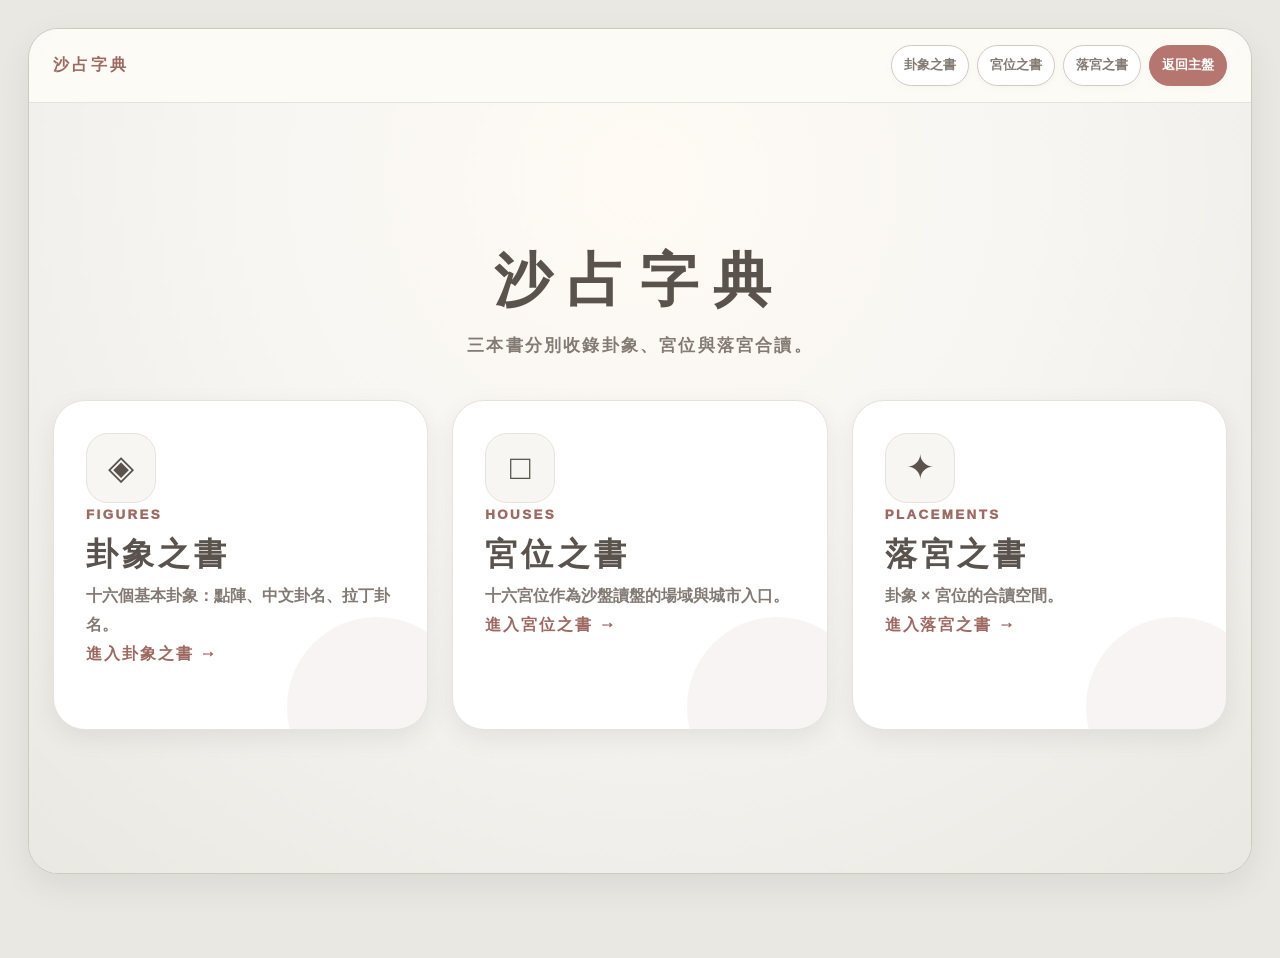
==== commit c1ae416a: "Add files via upload" ====
--- a/dictionary.html
+++ b/dictionary.html
@@ -88,7 +88,7 @@
 
 
     /* Entrance transition: Book of Figures — A version / desktop-first */
-    .transitionOverlay{position:fixed;inset:0;z-index:90;display:none;align-items:center;justify-content:center;padding:40px;background:radial-gradient(circle at 50% 18%,#fff7e9cc 0,#5a534d99 48%,#3f3731c8 100%);backdrop-filter:blur(10px);opacity:0;pointer-events:none;overflow:hidden}
+    .transitionOverlay{position:fixed;inset:0;z-index:9000;display:none;align-items:center;justify-content:center;padding:40px;background:radial-gradient(circle at 50% 18%,#fff7e9cc 0,#5a534d99 48%,#3f3731c8 100%);backdrop-filter:blur(10px);opacity:0;pointer-events:none;overflow:hidden}
     .transitionOverlay.open{display:flex;pointer-events:auto;animation:overlayIn .22s ease-out both}
     .transitionOverlay.closing{animation:overlayOut .32s ease-in both}
     .transitionOverlay:before{content:"";position:absolute;inset:-20%;background:radial-gradient(circle at 28% 30%,#f7e8af66 0 1px,transparent 2px),radial-gradient(circle at 70% 60%,#ffffff55 0 1px,transparent 2px);background-size:34px 34px,46px 46px;opacity:.42;animation:sandDrift 1.35s linear both}
@@ -141,7 +141,7 @@
 
     /* Desktop-first refinement: the default layout is the primary desktop experience.
        Tablet and phone rules below only reduce density so the page remains usable. */
-    @media (prefers-reduced-motion: reduce){html{scroll-behavior:auto}.view.active,.transitionOverlay.open,.transitionOverlay.closing,.transitionStage,.transitionBook,.bookAura,.bookShadow,.bookPage,.bookSpine,.bookTitleBlock,.bookSeal,.transitionGlyphs,.transitionGlyph,.figureMiniCard.entering{animation:none!important;transition:none!important}.transitionOverlay{display:none!important}}
+    @media (prefers-reduced-motion: reduce){html{scroll-behavior:auto}.view.active{animation:none!important;transition:none!important}}
 
     @media(max-width:1120px){.transitionStage{width:calc(100vw - 44px);height:min(560px,calc(100vh - 78px))}.transitionTitle{font-size:44px}.transitionGlyphs{top:58%}.transitionGlyph{width:56px;height:56px;margin:-28px 0 0 -28px}.bookTitleBlock{width:min(460px,70%)}.transitionBook:before{left:18%;right:18%;height:160px}}
     @media(max-width:760px){.transitionOverlay{padding:18px}.transitionStage{width:calc(100vw - 28px);height:min(430px,calc(100vh - 60px))}.transitionBook{height:100%}.bookPage{top:18px;bottom:18px}.bookTitleBlock{top:38%}.transitionTitle{font-size:30px;letter-spacing:.22em}.transitionSub{font-size:11px;letter-spacing:.18em}.bookSeal{width:54px;height:54px;margin-top:16px}.transitionGlyphs{top:60%}.transitionGlyph{width:38px;height:38px;margin:-19px 0 0 -19px;animation-name:glyphFlyOutSmall;animation-duration:.86s;animation-delay:calc(.52s + var(--i) * 24ms)}.transitionGlyph .line{height:5px;gap:5px}.transitionGlyph .dot{width:4px;height:4px}.bookRule{width:150px;margin-top:16px}.transitionBook:before{left:14%;right:14%;height:130px}.bookEmission{width:210px;height:70px}.transitionGlyph:after{display:none}}
@@ -277,8 +277,17 @@
   
 
     /* Dictionary-page book transitions: all entry animations live here */
+    .transitionOverlay.figureTransition{
+      position:fixed!important;inset:0!important;z-index:2147483647!important;
+      display:none;align-items:center;justify-content:center;padding:40px;
+      background:radial-gradient(circle at 50% 18%,#fff7e9cc 0,#5a534d99 48%,#3f3731c8 100%);
+      backdrop-filter:blur(10px);opacity:0;pointer-events:none;overflow:hidden;
+    }
+    .transitionOverlay.figureTransition.open{display:flex!important;pointer-events:auto!important;animation:overlayIn .22s ease-out both}
+    .transitionOverlay.figureTransition.closing{animation:overlayOut .32s ease-in both}
+    .transitionOverlay.figureTransition:before{content:"";position:absolute;inset:-20%;background:radial-gradient(circle at 28% 30%,#f7e8af66 0 1px,transparent 2px),radial-gradient(circle at 70% 60%,#ffffff55 0 1px,transparent 2px);background-size:34px 34px,46px 46px;opacity:.42;animation:sandDrift 1.35s linear both}
     body.transition-lock{overflow:hidden}
-    .transitionOverlay{z-index:180}
+    .transitionOverlay{z-index:2147483647!important}
     .transitionOverlay.houseTransition{
       display:none;align-items:center;justify-content:center;padding:34px;
       background:radial-gradient(circle at 50% 16%,#fffbf2 0%,#8f7d67aa 34%,#2e2925eb 100%);
@@ -313,7 +322,7 @@
     @keyframes placementStageIn{from{opacity:0;transform:translateY(28px) scale(.96)}to{opacity:1;transform:translateY(0) scale(1)}}@keyframes placementCorePulse{0%{opacity:0;transform:scale(.7)}42%{opacity:1;transform:scale(1.03)}100%{opacity:.75;transform:scale(1)}}@keyframes ringIn{from{opacity:0;transform:translate(-50%,-50%) rotateX(62deg) scale(.55)}to{opacity:1;transform:translate(-50%,-50%) rotateX(62deg) scale(1)}}@keyframes coreOpen{0%{opacity:0;transform:translate(-50%,-50%) scale(.32)}38%{opacity:1;transform:translate(-50%,-50%) scale(1.12)}100%{opacity:1;transform:translate(-50%,-50%) scale(1)}}
     @keyframes placementGlyphIn{0%{opacity:0;transform:translate3d(calc(var(--sx) * 1px),calc(var(--sy) * 1px),0) scale(.48) rotate(var(--rot))}42%{opacity:1;transform:translate3d(calc(var(--sx) * .62px),calc(var(--sy) * .62px),0) scale(1) rotate(var(--rot))}100%{opacity:0;transform:translate3d(0,0,0) scale(.62) rotate(0)}}@keyframes placementHouseIn{0%{opacity:0;transform:translate3d(calc(var(--hx) * 1px),calc(var(--hy) * 1px),0) scale(.48)}42%{opacity:1;transform:translate3d(calc(var(--hx) * .62px),calc(var(--hy) * .62px),0) scale(1)}100%{opacity:0;transform:translate3d(0,0,0) scale(.62)}}@keyframes connectLine{0%{opacity:0;transform:rotate(0deg) scaleX(.1)}48%{opacity:.8;transform:rotate(0deg) scaleX(1)}100%{opacity:0;transform:rotate(180deg) scaleX(.2)}}
 
-    @media (prefers-reduced-motion: reduce){.transitionOverlay.houseTransition,.transitionOverlay.placementTransition{display:none!important}}
+    @media (prefers-reduced-motion: reduce){.transitionOverlay.houseTransition.open,.transitionOverlay.placementTransition.open{display:flex!important}}
     @media(max-width:980px){.houseEntranceStage{width:calc(100vw - 30px);height:min(640px,calc(100vh - 36px))}.houseTextBlock{max-width:60%}.houseEntranceTitle{font-size:44px}.placementTitle{font-size:40px}.placementStage{width:calc(100vw - 34px);height:min(560px,calc(100vh - 48px))}}
     @media(max-width:760px){.transitionOverlay.houseTransition,.transitionOverlay.placementTransition{padding:12px}.houseEntranceStage{width:calc(100vw - 16px);height:min(520px,calc(100vh - 24px));border-radius:24px}.houseTextBlock{left:7%;right:7%;bottom:7%;max-width:none}.houseEntranceTitle{font-size:30px;letter-spacing:.12em}.houseEntranceSub{font-size:13px;line-height:1.75}.houseEntranceLine{width:150px;margin:16px 0}.houseArchMark{width:min(76vw,320px)}.houseOverline{font-size:10px;letter-spacing:.18em;padding:7px 10px}.houseEntranceHint{font-size:11px;letter-spacing:.12em}.placementStage{width:calc(100vw - 16px);height:min(500px,calc(100vh - 24px));border-radius:26px}.placementTitleBlock{top:18%;width:90%}.placementTitle{font-size:30px;letter-spacing:.14em}.placementSub{font-size:11px}.placementOrbit{width:86vw;height:290px}.placementGlyph,.placementHouse{width:34px;height:34px}.placementHouse{font-size:12px}}
 
@@ -337,25 +346,24 @@
       <div class="homeHero">
         <div class="homeInner">
           <h1>沙占字典</h1>
-          <p class="homeSub">這裡現在只作為字典主頁。三本書各自進入獨立 HTML 空間，之後資料量變大時，不會全部塞在同一頁裡。</p>
+          <p class="homeSub">三本書分別收錄卦象、宮位與落宮合讀。</p>
           <div class="gateGrid">
             <a class="gate bookLink" href="./figures.html" data-book="figures">
               <div class="gateIcon">◈</div><small>FIGURES</small><h2>卦象之書</h2>
-              <p>進入 16 個基本卦象：點陣、中文卦名、拉丁文卦名，以及後續可擴充的卦象本體資料。</p>
+              <p>十六個基本卦象：點陣、中文卦名、拉丁卦名。</p>
               <div class="gateAction">進入卦象之書 →</div>
             </a>
             <a class="gate bookLink" href="./houses.html" data-book="houses">
               <div class="gateIcon">□</div><small>HOUSES</small><h2>宮位之書</h2>
-              <p>進入 16 宮位：命宮、財帛、夫妻、官祿、證人、法官與最終判決等讀盤場域。</p>
+              <p>十六宮位作為沙盤讀盤的場域與城市入口。</p>
               <div class="gateAction">進入宮位之書 →</div>
             </a>
             <a class="gate bookLink" href="./placements.html" data-book="placements">
               <div class="gateIcon">✦</div><small>PLACEMENTS</small><h2>落宮之書</h2>
-              <p>進入卦象 × 宮位的合讀空間。之後可逐步擴充為 256 組落宮解讀。</p>
+              <p>卦象 × 宮位的合讀空間。</p>
               <div class="gateAction">進入落宮之書 →</div>
             </a>
           </div>
-          <div class="pageNote">GitHub Pages 上傳時，字典檔案放同一層：<b>dictionary.html</b>、<b>figures.html</b>、<b>houses.html</b>、<b>placements.html</b>；宮位過場圖片 <b>古老城市的書院入口.png</b> 也與它們同層。</div>
         </div>
       </div>
     </section>
@@ -369,7 +377,7 @@
   const cls=['fire','air','water','earth'];
   return '<div class="dots">'+code.split('').map((d,i)=>'<div class="line '+cls[i]+'">'+(d==='1'?'<span class="dot"></span>':'<span class="dot"></span><span class="dot"></span>')+'</div>').join('')+'</div>';
 }
-function prefersReducedMotion(){return window.matchMedia && window.matchMedia('(prefers-reduced-motion: reduce)').matches;}
+function prefersReducedMotion(){return false;}
 function transitionGlyphHTML(){
   const flights=[[-390,-220,-18,230,-18],[-270,-286,10,238,-10],[-112,-318,-8,250,-4],[112,-312,8,246,4],[276,-282,-12,242,10],[392,-210,16,230,18],[-428,-70,10,218,-2],[-306,-126,-14,246,-8],[306,-122,14,246,8],[428,-62,-10,218,2],[-340,116,-12,232,8],[-184,168,10,248,16],[184,170,-10,248,-16],[340,118,12,232,-8],[-92,224,8,220,24],[92,226,-8,220,-24]];
   return FIGURE_ORDER.map((code,i)=>{const [tx,ty,rz,tz,trail]=flights[i%flights.length];return `<div class="transitionGlyph" style="--i:${i};--tx:${tx}px;--ty:${ty}px;--rz:${rz}deg;--tz:${tz}px;--trail:${trail}deg">${dotHTML(code)}</div>`}).join('');
@@ -382,9 +390,13 @@
 function navigateAfter(ms, href){setTimeout(()=>{window.location.href=href}, ms)}
 function playFigureTransition(href){
   const overlay=document.getElementById('dictTransitionOverlay');
-  overlay.className='transitionOverlay open';
+  overlay.className='transitionOverlay figureTransition open';
+  overlay.setAttribute('aria-hidden','false');
+  overlay.style.display='flex';
+  overlay.style.pointerEvents='auto';
+  overlay.style.zIndex='2147483647';
   overlay.innerHTML=`<div class="transitionStage"><div class="transitionBook"><div class="bookAura"></div><div class="bookShadow"></div><div class="bookPage left"></div><div class="bookPage right"></div><div class="bookSpine"></div><div class="bookEmission"></div><div class="bookTitleBlock"><div class="transitionTitle">卦象之書</div><div class="transitionSub">The Book of Figures</div><div class="bookRule"></div><div class="bookSeal">十六</div></div><div class="transitionGlyphs">${transitionGlyphHTML()}</div></div></div>`;
-  navigateAfter(1780, href);
+  navigateAfter(1960, href);
 }
 function playHouseTransition(href){
   const overlay=document.getElementById('dictTransitionOverlay');
